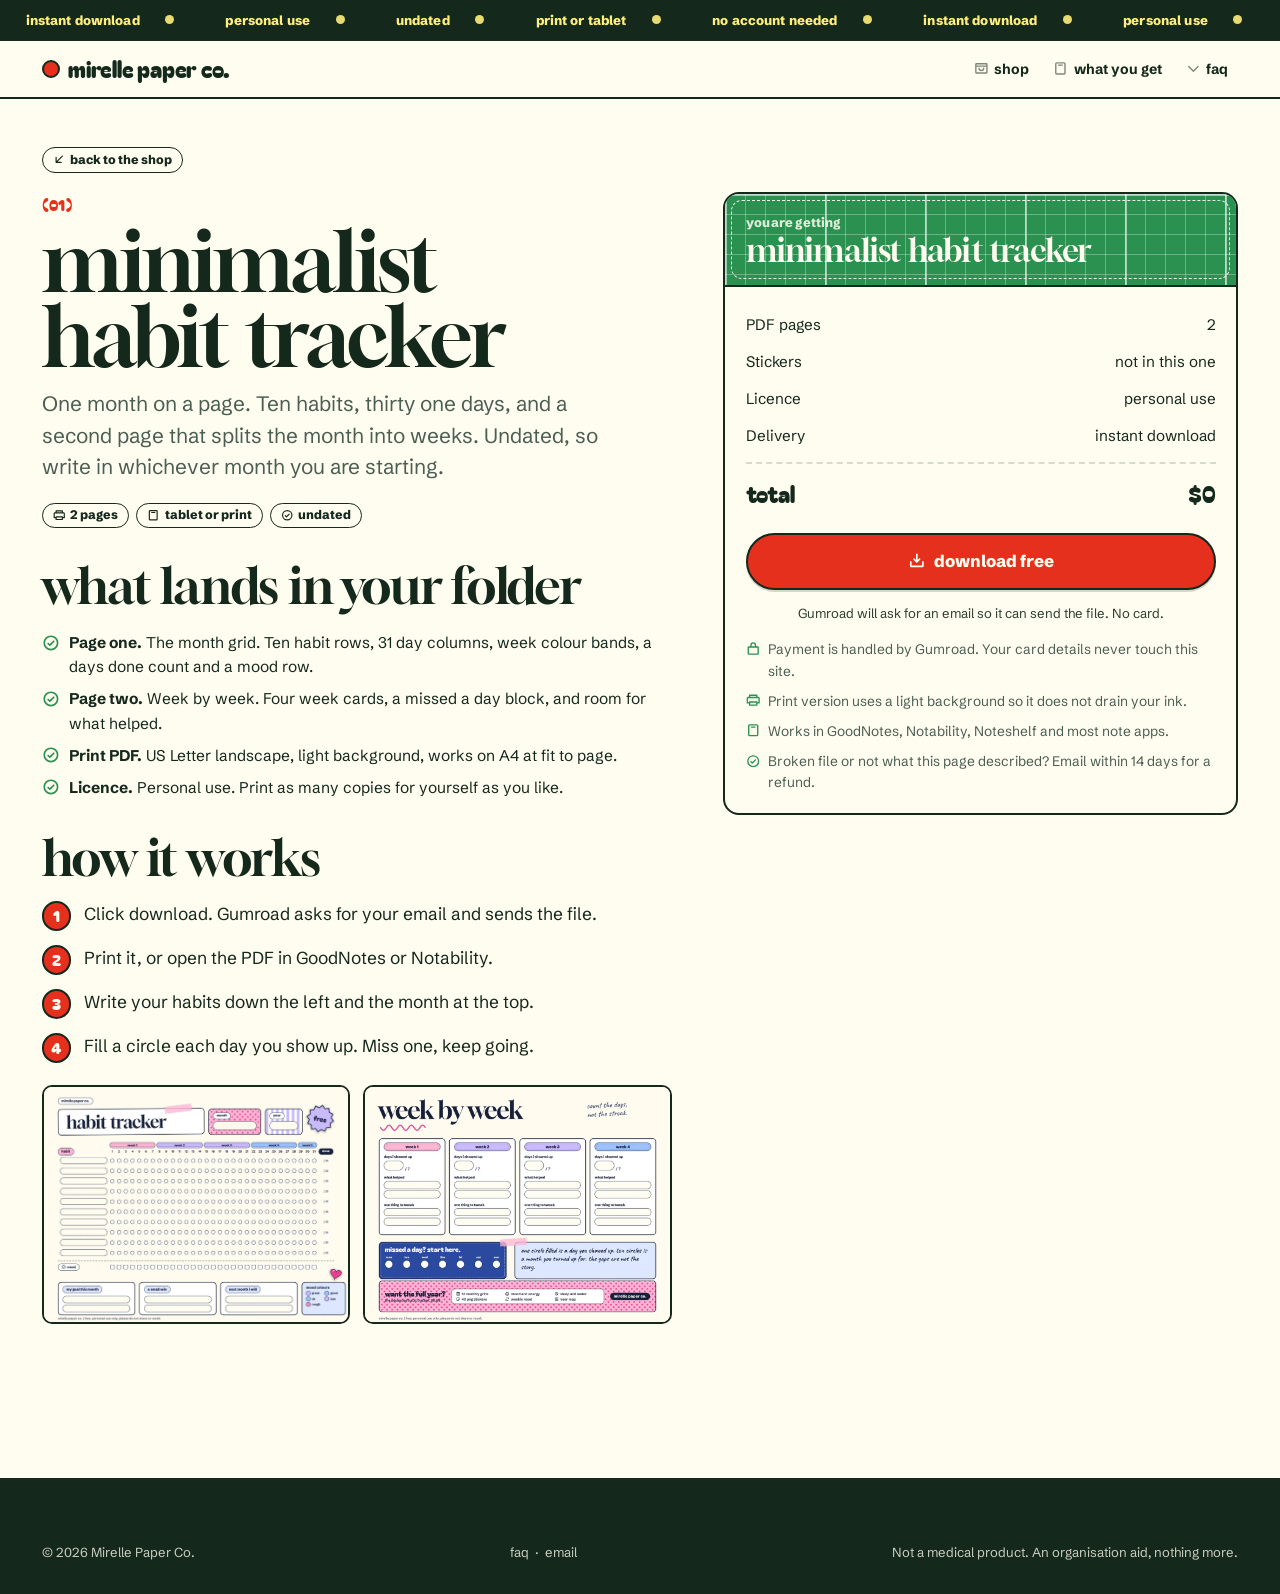
==== checkout.html @ 7b16d825 "Mirelle Paper Co. shop site Static HTML, CSS and vanilla JS. No framework, no build step, no CDN. Fo" ====
<!doctype html>
<html lang="en">
<head>
<meta charset="utf-8">
<meta name="viewport" content="width=device-width,initial-scale=1,viewport-fit=cover">
<title>Checkout | Mirelle Paper Co.</title>
<meta name="description" content="Download page for Mirelle Paper Co. planners. Instant download, personal use.">
<meta name="theme-color" content="#FFFDF0">
<meta name="robots" content="noindex">
<link rel="preload" href="fonts/gloock-400.woff2" as="font" type="font/woff2" crossorigin>
<link rel="stylesheet" href="css/style.css">
<link rel="icon" href="img/favicon.svg" type="image/svg+xml">
</head>
<body>
<a class="sr" href="#main">Skip to content</a>

<svg class="sr" aria-hidden="true"><defs>
<symbol id="i-bag" viewBox="0 0 256 256"><path fill="currentColor" d="M216,36H40A20,20,0,0,0,20,56V200a20,20,0,0,0,20,20H216a20,20,0,0,0,20-20V56A20,20,0,0,0,216,36Zm-4,24V76H44V60ZM44,196V100H212v96Zm136-72a52,52,0,0,1-104,0,12,12,0,0,1,24,0,28,28,0,0,0,56,0,12,12,0,0,1,24,0Z"/></symbol>
<symbol id="i-dl" viewBox="0 0 256 256"><path fill="currentColor" d="M228,144v64a12,12,0,0,1-12,12H40a12,12,0,0,1-12-12V144a12,12,0,0,1,24,0v52H204V144a12,12,0,0,1,24,0Zm-108.49,8.49a12,12,0,0,0,17,0l40-40a12,12,0,0,0-17-17L140,115V32a12,12,0,0,0-24,0v83L96.49,95.51a12,12,0,0,0-17,17Z"/></symbol>
<symbol id="i-lock" viewBox="0 0 256 256"><path fill="currentColor" d="M208,76H180V56A52,52,0,0,0,76,56V76H48A20,20,0,0,0,28,96V208a20,20,0,0,0,20,20H208a20,20,0,0,0,20-20V96A20,20,0,0,0,208,76ZM100,56a28,28,0,0,1,56,0V76H100ZM204,204H52V100H204Z"/></symbol>
<symbol id="i-tab" viewBox="0 0 256 256"><path fill="currentColor" d="M192,20H64A28,28,0,0,0,36,48V208a28,28,0,0,0,28,28H192a28,28,0,0,0,28-28V48A28,28,0,0,0,192,20Zm4,188a4,4,0,0,1-4,4H64a4,4,0,0,1-4-4V48a4,4,0,0,1,4-4H192a4,4,0,0,1,4,4ZM172,72a12,12,0,0,1-12,12H96a12,12,0,0,1,0-24h64A12,12,0,0,1,172,72Z"/></symbol>
<symbol id="i-print" viewBox="0 0 256 256"><path fill="currentColor" d="M214.67,68H204V40a12,12,0,0,0-12-12H64A12,12,0,0,0,52,40V68H41.33C25.16,68,12,80.56,12,96v80a12,12,0,0,0,12,12H52v28a12,12,0,0,0,12,12H192a12,12,0,0,0,12-12V188h28a12,12,0,0,0,12-12V96C244,80.56,230.84,68,214.67,68ZM76,52H180V68H76ZM180,204H76V172H180Zm40-40H204v-4a12,12,0,0,0-12-12H64a12,12,0,0,0-12,12v4H36V96c0-2.17,2.44-4,5.33-4H214.67c2.89,0,5.33,1.83,5.33,4Z"/></symbol>
<symbol id="i-check" viewBox="0 0 256 256"><path fill="currentColor" d="M176.49,95.51a12,12,0,0,1,0,17l-56,56a12,12,0,0,1-17,0l-24-24a12,12,0,1,1,17-17L112,143l47.51-47.52A12,12,0,0,1,176.49,95.51ZM236,128A108,108,0,1,1,128,20,108.12,108.12,0,0,1,236,128Zm-24,0a84,84,0,1,0-84,84A84.09,84.09,0,0,0,212,128Z"/></symbol>
<symbol id="i-caret" viewBox="0 0 256 256"><path fill="currentColor" d="M216.49,104.49l-80,80a12,12,0,0,1-17,0l-80-80a12,12,0,0,1,17-17L128,159l71.51-71.52a12,12,0,0,1,17,17Z"/></symbol>
<symbol id="i-arrow" viewBox="0 0 256 256"><path fill="currentColor" d="M204,64V168a12,12,0,0,1-24,0V93L72.49,200.49a12,12,0,0,1-17-17L163,76H88a12,12,0,0,1,0-24H192A12,12,0,0,1,204,64Z"/></symbol>
</defs></svg>

<div class="marq ink" aria-hidden="true"><div class="marq-t">
  <span>instant download</span><span>personal use</span><span>undated</span><span>print or tablet</span><span>no account needed</span>
  <span>instant download</span><span>personal use</span><span>undated</span><span>print or tablet</span><span>no account needed</span>
</div></div>

<header class="hdr">
  <div class="wrap hdr-in">
    <a class="brand" href="index.html"><span class="dot"></span>mirelle paper co.</a>
    <nav class="nav" id="nav">
      <a href="index.html#shop"><svg><use href="#i-bag"/></svg>shop</a>
      <a href="index.html#inside"><svg><use href="#i-tab"/></svg>what you get</a>
      <a href="index.html#faq"><svg><use href="#i-caret"/></svg>faq</a>
    </nav>
    <button class="burger" id="burger" aria-expanded="false" aria-controls="nav" aria-label="Menu"><i></i><i></i><i></i></button>
  </div>
</header>

<main id="main" class="sec" style="padding-top:clamp(1.6rem,4vw,3rem)">
  <div class="wrap">
    <a class="chip" href="index.html#shop" style="margin-bottom:1.2rem"><svg style="transform:rotate(180deg)"><use href="#i-arrow"/></svg>back to the shop</a>

    <div class="co">
      <!-- left -->
      <div>
        <span class="num" id="co-num">(01)</span>
        <h1 class="disp h-lg" id="co-title" style="margin:.3rem 0 0">loading</h1>
        <p class="lede" id="co-sub" style="margin-top:.9rem"></p>

        <div class="card-meta" id="co-chips" style="margin-top:1.1rem"></div>

        <h2 class="disp h-md" style="margin:2.2rem 0 .8rem">what lands in your folder</h2>
        <ul class="spec" id="co-spec"></ul>

        <h2 class="disp h-md" style="margin:2.2rem 0 .4rem">how it works</h2>
        <ol class="steps" id="co-steps"></ol>

        <div class="gallery" id="co-gallery"></div>
      </div>

      <!-- right rail -->
      <aside class="co-rail rv">
        <div class="top fab-mat stitch" style="color:var(--slip)">
          <div class="lbl" style="opacity:.85">you are getting</div>
          <div class="disp" id="rail-title" style="font-size:clamp(1.5rem,3vw,2rem);margin-top:.2rem">&nbsp;</div>
        </div>
        <div class="mid">
          <div class="co-line"><span id="rail-f1">PDF pack</span><span id="rail-v1">included</span></div>
          <div class="co-line"><span id="rail-f2">Sticker pngs</span><span id="rail-v2">included</span></div>
          <div class="co-line"><span>Licence</span><span>personal use</span></div>
          <div class="co-line"><span>Delivery</span><span>instant download</span></div>
          <div class="co-line tot"><span>total</span><span id="rail-price">$0</span></div>

          <a class="btn pri big" id="rail-cta" href="#" style="width:100%;justify-content:center;margin-top:1rem">
            <svg><use href="#i-dl"/></svg><span id="rail-cta-text">download</span>
          </a>
          <p class="fine" id="rail-note" style="text-align:center"></p>

          <div class="trust">
            <div><svg><use href="#i-lock"/></svg><span>Payment is handled by Gumroad. Your card details never touch this site.</span></div>
            <div><svg><use href="#i-print"/></svg><span>Print version uses a light background so it does not drain your ink.</span></div>
            <div><svg><use href="#i-tab"/></svg><span>Works in GoodNotes, Notability, Noteshelf and most note apps.</span></div>
            <div><svg><use href="#i-check"/></svg><span>Broken file or not what this page described? Email within 14 days for a refund.</span></div>
          </div>
        </div>
      </aside>
    </div>
  </div>
</main>

<footer class="ft" style="margin-top:clamp(2rem,5vw,4rem)">
  <div class="wrap">
    <div class="ft-bot" style="margin-top:0;border:0;padding-top:0">
      <span>&copy; <span id="yr">2026</span> Mirelle Paper Co.</span>
      <span><a href="index.html#faq">faq</a> &nbsp;·&nbsp; <a href="mailto:hello@mirellepaper.co">email</a></span>
      <span>Not a medical product. An organisation aid, nothing more.</span>
    </div>
  </div>
</footer>

<script>
/* ---------------------------------------------------------------
   PRODUCTS. Swap the `url` values for your real Gumroad links.
   Everything else on this page is driven by what is below.
----------------------------------------------------------------*/
var PRODUCTS = {
  'free-habit': {
    num: '(01)', title: 'minimalist habit tracker', price: '$0', priceLabel: 'free download',
    cta: 'download free', ctaIcon: 'i-dl',
    url: 'https://gumroad.com/l/REPLACE-FREE-HABIT',
    note: 'Gumroad will ask for an email so it can send the file. No card.',
    sub: 'One month on a page. Ten habits, thirty one days, and a second page that splits the month into weeks. Undated, so write in whichever month you are starting.',
    chips: [['i-print','2 pages'],['i-tab','tablet or print'],['i-check','undated']],
    rail: [['PDF pages','2'],['Stickers','not in this one']],
    spec: [
      ['Page one','The month grid. Ten habit rows, 31 day columns, week colour bands, a days done count and a mood row.'],
      ['Page two','Week by week. Four week cards, a missed a day block, and room for what helped.'],
      ['Print PDF','US Letter landscape, light background, works on A4 at fit to page.'],
      ['Licence','Personal use. Print as many copies for yourself as you like.']
    ],
    steps: [
      'Click download. Gumroad asks for your email and sends the file.',
      'Print it, or open the PDF in GoodNotes or Notability.',
      'Write your habits down the left and the month at the top.',
      'Fill a circle each day you show up. Miss one, keep going.'
    ],
    gallery: [['img/free-habit-1.webp','The month grid page'],['img/free-habit-2.webp','The week by week page']]
  },
  'bad-day': {
    num: '(02)', title: 'the bad day page', price: '$0', priceLabel: 'free download',
    cta: 'download free', ctaIcon: 'i-dl',
    url: 'https://gumroad.com/l/REPLACE-BAD-DAY',
    note: 'Gumroad will ask for an email so it can send the file. No card.',
    sub: 'For the day the whole system feels like too much. Three things, the two minute version of each habit, one thing to let go of, and a row that says start again here. Page two is the week that follows.',
    chips: [['i-print','2 pages'],['i-tab','tablet or print'],['i-check','undated']],
    rail: [['PDF pages','2'],['Stickers','not in this one']],
    spec: [
      ['Page one','Top three only, the two minute version of each habit, one thing to let go of, and a seven day start again row.'],
      ['Page two','The restart week. Seven day cards with one tiny thing each, plus what helped and what you are keeping.'],
      ['Print PDF','US Letter landscape on a light cream background, so it does not drain your ink.'],
      ['Licence','Personal use. Print it as often as you need to.']
    ],
    steps: [
      'Click download. Gumroad asks for your email and sends the file.',
      'Print it, or open the PDF in GoodNotes or Notability.',
      'Fill in three things. If three is too many, do the first one and stop.',
      'When you are ready, page two gives the week a plan.'
    ],
    gallery: [['img/free-badday-1.webp','The bad day page'],['img/free-badday-2.webp','The restart week']]
  },
  'weekly': {
    num: '(04)', title: 'pastel weekly planner', price: '$9.99', priceLabel: 'when it lands',
    cta: 'not out yet', ctaIcon: 'i-arrow',
    url: '#',
    note: 'Still being drawn. Seven of the thirty two pages are done and shown here.',
    sub: 'Three ways to plan a week, because a steady week, a packed week and a week you have nothing left for should not share a page. Undated, with eight tappable sections down the left edge of every page.',
    chips: [['i-print','32 pages'],['i-tab','8 tappable sections'],['i-check','undated']],
    rail: [['PDF pack','3 versions'],['Sticker pngs','40 files']],
    spec: [
      ['Three weekly layouts','Classic seven columns, hour by hour for a packed week, and the quiet week for one thing a day.'],
      ['Both week starts','Monday and Sunday versions of every weekly layout.'],
      ['Year at a glance','Twelve mini months, undated, each one its own fabric.'],
      ['Month spread','A write-in month name, a seven by five grid, and panels for what you want, your bills and the one big thing.'],
      ['Life pages','One big day, brain dump, meals and grocery, spending and bills, cleaning reset and self care.'],
      ['Notes','Dot grid, lined, grid, cornell and blank.'],
      ['Tappable index','Twelve fabric tiles that jump straight to the page you want.']
    ],
    steps: [
      'Not on sale yet. This page is here so you can see what is coming.',
      'Leave your email on the home page and I will tell you the day it lands.',
      'It will arrive as a zip with print, tablet and link free versions.',
      'Undated, so whenever you start is the right time.'
    ],
    gallery: [['img/paid-weekly-cover.webp','The cover'],['img/paid-weekly-index.webp','The tappable index'],['img/paid-weekly-week.webp','The classic week'],['img/paid-weekly-quiet.webp','The quiet week']]
  },
  'adv-habit': {
    num: '(03)', title: 'advanced habit tracker', price: '$5.99', priceLabel: 'one payment',
    cta: 'buy on gumroad', ctaIcon: 'i-bag',
    url: 'https://gumroad.com/l/REPLACE-ADV-HABIT',
    note: 'You leave for Gumroad to pay, then the files are yours straight away.',
    sub: 'A whole year of habits in one file. Twelve monthly grids, each on its own fabric, plus mood, energy, sleep and water, a weekly reset, a year map and a sticker book.',
    chips: [['i-print','about 25 pages'],['i-tab','tappable tabs'],['i-check','undated']],
    rail: [['PDF pack','3 versions'],['Sticker pngs','40 files']],
    spec: [
      ['12 monthly grids','Ten habits across 31 days. Each month has its own fabric tab. Short months hatch out the days that do not exist.'],
      ['Mood, energy, sleep, water','Four extra rows under the habits on every month page.'],
      ['Habit lineup','Your cue, your two minute version, your reward, and the bad day minimum.'],
      ['Weekly reset','Seven day cards, wins, what got in the way, next week.'],
      ['Year map','365 dots. Colour one for every day you showed up.'],
      ['Sticker book plus 40 pngs','Transparent files you drop into GoodNotes, and 12 fabric washi strips.'],
      ['Three PDF versions','Print, tablet with tappable tabs, and a link free one.']
    ],
    steps: [
      'Buy on Gumroad. Card or PayPal, no account needed.',
      'Download the zip the moment you pay.',
      'Open the tablet PDF in your note app, or print the print version.',
      'Tap a fabric tab to jump to any month, or write your habits and start.'
    ],
    gallery: [['img/paid-habit-cover.webp','The cover'],['img/paid-habit-jan.webp','A month page'],['img/paid-habit-start.webp','The start here page'],['img/paid-habit-stickers.webp','The sticker book']]
  }
};

(function () {
  var id = new URLSearchParams(location.search).get('p') || 'free-habit';
  var p = PRODUCTS[id] || PRODUCTS['free-habit'];
  var $ = function (s) { return document.getElementById(s); };

  document.title = p.title.replace(/(^|\s)\S/g, function (c) { return c.toUpperCase(); }) + ' | Mirelle Paper Co.';
  $('co-num').textContent = p.num;
  $('co-title').textContent = p.title;
  $('co-sub').textContent = p.sub;
  $('rail-title').textContent = p.title;
  $('rail-price').textContent = p.price;
  $('rail-cta').href = p.url;
  $('rail-cta').rel = 'noopener';
  $('rail-cta-text').textContent = p.cta;
  $('rail-cta').querySelector('use').setAttribute('href', '#' + p.ctaIcon);
  $('rail-note').textContent = p.note;
  $('rail-f1').textContent = p.rail[0][0]; $('rail-v1').textContent = p.rail[0][1];
  $('rail-f2').textContent = p.rail[1][0]; $('rail-v2').textContent = p.rail[1][1];

  $('co-chips').innerHTML = p.chips.map(function (c) {
    return '<span class="chip"><svg><use href="#' + c[0] + '"/></svg>' + c[1] + '</span>';
  }).join('');

  $('co-spec').innerHTML = p.spec.map(function (s) {
    return '<li><svg><use href="#i-check"/></svg><span><b>' + s[0] + '.</b> ' + s[1] + '</span></li>';
  }).join('');

  $('co-steps').innerHTML = p.steps.map(function (s) { return '<li><span>' + s + '</span></li>'; }).join('');

  $('co-gallery').innerHTML = p.gallery.map(function (g) {
    return '<img src="' + g[0] + '" alt="' + g[1] + '" loading="lazy">';
  }).join('');

  if (p.url === '#') {
    $('rail-cta').classList.remove('pri');
    $('rail-cta').classList.add('gh');
    $('rail-cta').setAttribute('aria-disabled', 'true');
  }
  if (p.url === '#' || p.url.indexOf('REPLACE') > -1) {
    $('rail-cta').addEventListener('click', function (e) {
      e.preventDefault();
      $('rail-note').textContent = p.url === '#' ? 'Not on sale yet. Leave your email on the home page and I will tell you when it lands.' : 'This button is not wired up yet. Put your Gumroad link in checkout.html and it will work.';
    });
  }
})();
</script>
<script src="js/app.js" defer></script>
</body>
</html>
---- css/style.css ----
/* Mirelle Paper Co. — Tomato & Mat
   Hand built. No framework, no CDN, no tracking. */

/* ---------- fonts ---------- */
@font-face{font-family:Gloock;src:url(../fonts/gloock-400.woff2) format('woff2');font-weight:400;font-display:swap}
@font-face{font-family:Bagel;src:url(../fonts/bagel-400.woff2) format('woff2');font-weight:400;font-display:swap}
@font-face{font-family:Caveat;src:url(../fonts/caveat-600.woff2) format('woff2');font-weight:600;font-display:swap}
@font-face{font-family:Schib;src:url(../fonts/schib-400.woff2) format('woff2');font-weight:400;font-display:swap}
@font-face{font-family:Schib;src:url(../fonts/schib-500.woff2) format('woff2');font-weight:500;font-display:swap}
@font-face{font-family:Schib;src:url(../fonts/schib-600.woff2) format('woff2');font-weight:600;font-display:swap}
@font-face{font-family:Schib;src:url(../fonts/schib-700.woff2) format('woff2');font-weight:700;font-display:swap}
@font-face{font-family:Schib;src:url(../fonts/schib-800.woff2) format('woff2');font-weight:800;font-display:swap}

/* ---------- tokens ---------- */
:root{
  --ink:#14281C; --mute:#4B5E52; --slip:#FFFDF0; --paper:#F8F1AE; --butter:#FFEE7A;
  --tomato:#E5301D; --tomato-d:#A8231A; --mat:#2A9150; --matd:#176638; --olive:#223A28;
  --orange:#FF8A1F; --lime:#D8F53A; --pink:#FFB6D5; --lilac:#CBBBFF; --sky:#9EC1FF; --denim:#3D63C4; --sun:#FFD43B;
  --line:rgba(20,40,28,.16);
  --r-pill:999px; --r-card:16px; --r-tag:8px;
  --gut:clamp(1.15rem,4vw,2.6rem);
  --max:1320px;
  --ease:cubic-bezier(.16,1,.3,1);
}

*,*::before,*::after{box-sizing:border-box}
html{-webkit-text-size-adjust:100%;scroll-behavior:smooth}
body{
  margin:0;background:var(--slip);color:var(--ink);
  font:400 clamp(1rem,.96rem + .2vw,1.085rem)/1.55 Schib,system-ui,sans-serif;
  -webkit-font-smoothing:antialiased;overflow-x:hidden;
}
img{max-width:100%;height:auto;display:block}
a{color:inherit;text-decoration:none}
button{font:inherit;color:inherit;border:0;background:none;cursor:pointer}
::selection{background:var(--tomato);color:var(--slip)}
:focus-visible{outline:3px solid var(--tomato);outline-offset:3px;border-radius:4px}
.sr{position:absolute;width:1px;height:1px;overflow:hidden;clip:rect(0 0 0 0);white-space:nowrap}

/* custom scrollbar, part of the design not a browser default */
@supports (scrollbar-color: red blue){html{scrollbar-color:var(--mat) var(--paper);scrollbar-width:auto}}

.wrap{width:min(100% - var(--gut)*2,var(--max));margin-inline:auto}

/* ---------- type ---------- */
.disp{font-family:Gloock,Georgia,serif;font-weight:400;text-transform:lowercase;letter-spacing:-.025em;line-height:.92;text-wrap:balance}
.h-xl{font-size:clamp(2.85rem,10.2vw,7.4rem)}
.h-lg{font-size:clamp(2.4rem,7vw,5.1rem)}
.h-md{font-size:clamp(1.9rem,4.2vw,3.1rem)}
.hand{font-family:Caveat,cursive;font-weight:600;line-height:1.15}
.bagel{font-family:Bagel,sans-serif;font-weight:400;text-transform:lowercase;letter-spacing:-.01em}
.lbl{font-family:Schib;font-weight:800;text-transform:lowercase;letter-spacing:-.005em;font-size:.8rem}
.lede{font-size:clamp(1.05rem,.95rem + .55vw,1.3rem);line-height:1.5;max-width:46ch;color:var(--mute)}
.mark{background:var(--butter);border-radius:var(--r-tag);padding:0 .14em .06em;box-decoration-break:clone;-webkit-box-decoration-break:clone}
.mark.p{background:var(--pink)} .mark.l{background:var(--lilac)} .mark.g{background:var(--lime)}

/* ---------- chips, pills, buttons ---------- */
.chip{display:inline-flex;align-items:center;gap:.4em;background:var(--slip);border:1.6px solid var(--ink);
  border-radius:var(--r-pill);padding:.3em .8em .38em;font:800 .78rem Schib;text-transform:lowercase;white-space:nowrap}
.chip svg{width:1em;height:1em;flex:none}
.chip.t{background:var(--tomato);color:var(--slip)} .chip.b{background:var(--butter)}
.chip.k{background:var(--pink)} .chip.v{background:var(--lilac)} .chip.m{background:var(--mat);color:var(--slip)}

.btn{display:inline-flex;align-items:center;gap:.5em;border:2px solid var(--ink);border-radius:var(--r-pill);
  padding:.78em 1.5em .85em;font:800 .95rem Schib;text-transform:lowercase;
  background:var(--slip);transition:transform .18s var(--ease),background .18s,color .18s,box-shadow .18s var(--ease);
  box-shadow:0 2px 0 rgba(20,40,28,.18)}
.btn svg{width:1.05em;height:1.05em;flex:none}
.btn:hover{transform:translateY(-2px);box-shadow:0 6px 14px -4px rgba(20,40,28,.38)}
.btn:active{transform:translateY(0);box-shadow:0 1px 0 rgba(20,40,28,.2)}
.btn.pri{background:var(--tomato);color:var(--slip);border-color:var(--ink)}
.btn.pri:hover{background:var(--tomato-d)}
.btn.gh{background:transparent}
.btn.big{padding:.95em 1.9em 1.02em;font-size:1.05rem}

/* ---------- fabric patterns ---------- */
.fab{background-color:var(--slip)}
.fab-gingham{background-color:#fff;background-image:linear-gradient(90deg,rgba(229,48,29,.55) 50%,transparent 50%),linear-gradient(rgba(229,48,29,.55) 50%,transparent 50%);background-size:13px 13px}
.fab-ginghaml{background-color:#fff;background-image:linear-gradient(90deg,rgba(150,120,255,.5) 50%,transparent 50%),linear-gradient(rgba(150,120,255,.5) 50%,transparent 50%);background-size:13px 13px}
.fab-mat{background-color:#2A9150;background-image:
  linear-gradient(rgba(255,255,255,.3) 1px,transparent 1px),linear-gradient(90deg,rgba(255,255,255,.3) 1px,transparent 1px),
  linear-gradient(rgba(255,255,255,.55) 1.6px,transparent 1.6px),linear-gradient(90deg,rgba(255,255,255,.55) 1.6px,transparent 1.6px);
  background-size:20px 20px,20px 20px,100px 100px,100px 100px}
.fab-dotspink{background-color:#FFB6D5;background-image:radial-gradient(circle,#E5301D 24%,transparent 26%),radial-gradient(circle,#E5301D 24%,transparent 26%);background-size:18px 18px;background-position:0 0,9px 9px}
.fab-dotsbutter{background-color:#FFD43B;background-image:radial-gradient(circle,#FFFDF0 24%,transparent 26%),radial-gradient(circle,#FFFDF0 24%,transparent 26%);background-size:18px 18px;background-position:0 0,9px 9px}
.fab-stripe{background:repeating-linear-gradient(90deg,#CBBBFF 0 9px,#FFFDF0 9px 18px)}
.fab-awning{background:repeating-linear-gradient(90deg,#FF8A1F 0 10px,#FFFDF0 10px 20px)}
.fab-candy{background:repeating-linear-gradient(45deg,#E5301D 0 9px,#FFFDF0 9px 18px)}
.fab-denim{background-color:#3D63C4;background-image:repeating-linear-gradient(45deg,rgba(255,255,255,.16) 0 1px,transparent 1px 3px),repeating-linear-gradient(-45deg,rgba(10,20,80,.16) 0 1px,transparent 1px 3px)}
.fab-checker{background:conic-gradient(#D8F53A 25%,#FFFDF0 0 50%,#D8F53A 0 75%,#FFFDF0 0) 0 0/22px 22px}
.fab-plaid{background-color:#223A28;background-image:
  linear-gradient(90deg,rgba(255,182,213,.55) 0 6px,transparent 6px 40px),linear-gradient(rgba(255,182,213,.55) 0 6px,transparent 6px 40px),
  linear-gradient(90deg,rgba(255,214,70,.4) 0 2px,transparent 2px 20px),linear-gradient(rgba(255,214,70,.4) 0 2px,transparent 2px 20px)}
.fab-dotstom{background-color:#E5301D;background-image:radial-gradient(circle,#FFF6D6 24%,transparent 26%),radial-gradient(circle,#FFF6D6 24%,transparent 26%);background-size:18px 18px;background-position:0 0,9px 9px}

/* stitched edge, from the planner */
.stitch{position:relative}
.stitch::after{content:"";position:absolute;inset:6px;border:1.6px dashed rgba(255,255,255,.9);border-radius:calc(var(--r-card) - 5px);pointer-events:none}
.stitch.dk::after{border-color:rgba(20,40,28,.5)}

/* tape */
.tape{position:absolute;width:120px;height:30px;background:rgba(255,182,213,.8);z-index:3;
  clip-path:polygon(0 8%,4% 0,8% 10%,12% 0,100% 0,96% 18%,100% 38%,96% 60%,100% 82%,96% 100%,12% 100%,8% 88%,4% 100%,0 92%,3% 70%,0 48%,3% 28%)}
.tape.y{background:rgba(255,214,70,.92)} .tape.g{background:rgba(158,226,170,.9)} .tape.l{background:rgba(203,187,255,.9)}

/* ---------- announcement + marquee ---------- */
.marq{overflow:hidden;border-block:2px solid var(--ink);background:var(--tomato);color:var(--slip)}
.marq-t{display:flex;width:max-content;animation:slide 34s linear infinite;will-change:transform}
.marq.alt{background:var(--mat)}
.marq.ink{background:var(--ink);color:var(--butter)}
.marq-t>span{display:flex;align-items:center;gap:1.6rem;padding:.62rem 1.6rem .7rem;
  font:800 .82rem Schib;text-transform:lowercase;letter-spacing:.01em;white-space:nowrap}
.marq-t>span::after{content:"";width:9px;height:9px;border-radius:50%;background:currentColor;flex:none;opacity:.9}
.marq:hover .marq-t{animation-play-state:paused}
@keyframes slide{to{transform:translate3d(-50%,0,0)}}

/* ---------- header ---------- */
.hdr{position:sticky;top:0;z-index:40;background:var(--slip);border-bottom:2px solid var(--ink)}
.hdr-in{display:flex;align-items:center;gap:1rem;padding-block:.7rem}
.brand{font-family:Bagel;font-size:clamp(1.05rem,2.4vw,1.35rem);text-transform:lowercase;letter-spacing:-.01em;margin-right:auto;display:flex;align-items:center;gap:.5rem}
.brand .dot{width:.85em;height:.85em;border-radius:50%;background:var(--tomato);border:2px solid var(--ink);flex:none;transition:transform .3s var(--ease)}
.brand:hover .dot{transform:rotate(90deg) scale(1.15)}
.nav{display:flex;align-items:center;gap:.25rem}
.nav a{display:inline-flex;align-items:center;gap:.4em;padding:.45em .72em .52em;border-radius:var(--r-pill);
  font:700 .88rem Schib;text-transform:lowercase;transition:background .18s,color .18s}
.nav a svg{width:1.05em;height:1.05em;opacity:.55;transition:opacity .18s}
.nav a:hover{background:var(--butter)} .nav a:hover svg{opacity:1}
.nav a[aria-current=page]{background:var(--ink);color:var(--slip)}
.nav a[aria-current=page] svg{opacity:1}
.hdr .btn{padding:.55em 1.05em .62em;font-size:.85rem}
.burger{display:none;width:44px;height:38px;border:2px solid var(--ink);border-radius:var(--r-pill);align-items:center;justify-content:center;gap:3px;flex-direction:column}
.burger i{display:block;width:17px;height:2.4px;background:var(--ink);border-radius:2px;transition:transform .25s var(--ease),opacity .2s}
.burger[aria-expanded=true] i:nth-child(1){transform:translateY(5.4px) rotate(45deg)}
.burger[aria-expanded=true] i:nth-child(2){opacity:0}
.burger[aria-expanded=true] i:nth-child(3){transform:translateY(-5.4px) rotate(-45deg)}

/* ---------- hero ---------- */
.hero{position:relative;padding-block:clamp(2.2rem,5vw,4rem) clamp(2.6rem,6vw,5rem);overflow:hidden}
.hero-grid{display:grid;grid-template-columns:1.05fr .95fr;gap:clamp(1.5rem,4vw,3.5rem);align-items:center}
.hero h1{margin:.1em 0 0}
.hero .lede{margin-top:1.3rem}
.hero-cta{display:flex;flex-wrap:wrap;gap:.7rem;margin-top:1.7rem}
.hero-note{display:flex;align-items:center;gap:.5rem;margin-top:1.1rem;font:600 .86rem Schib;color:var(--mute)}
.hero-note svg{width:1.05em;height:1.05em;flex:none}
.hero-art{position:relative;aspect-ratio:1/.92}
.hero-card{position:absolute;inset:6% 4% 8% 6%;border:2.5px solid var(--ink);border-radius:var(--r-card);overflow:hidden;
  box-shadow:0 22px 42px -22px rgba(20,40,28,.55);transform:rotate(-1.6deg);background:var(--slip)}
.hero-card img{width:100%;height:100%;object-fit:cover}
.hero-card2{position:absolute;width:40%;right:-1%;bottom:0;border:2.5px solid var(--ink);border-radius:12px;overflow:hidden;
  box-shadow:0 16px 30px -16px rgba(20,40,28,.6);transform:rotate(4deg);background:var(--slip);z-index:4}
.float{position:absolute;z-index:5;filter:drop-shadow(0 3px 4px rgba(40,35,0,.3));pointer-events:none}
.float svg{display:block}

/* bracket lockup, switchblade style */
.lock{display:flex;flex-wrap:wrap;align-items:center;gap:.55rem;font:800 .78rem Schib;text-transform:lowercase;color:var(--mute)}
.lock b{font-weight:800;color:var(--ink)}
.lock .br{color:var(--tomato)}

/* ---------- section furniture ---------- */
.sec{padding-block:clamp(3rem,7vw,6.5rem);position:relative}
.sec.paper{background:var(--paper);border-block:2px solid var(--ink)}
.sec.mat{background:var(--matd);color:var(--slip);border-block:2px solid var(--ink)}
.sec.mat .lede,.sec.ink .lede{color:rgba(255,253,240,.92)}
.sec.ink{background:var(--ink);color:var(--slip)}
.sec-head{display:flex;flex-wrap:wrap;align-items:flex-end;justify-content:space-between;gap:1.2rem;margin-bottom:clamp(1.6rem,3.4vw,2.8rem)}
.sec-head p{margin:.7rem 0 0}
.num{font-family:Bagel;color:var(--tomato);font-size:.95rem;letter-spacing:.02em}
.sec.mat .num{color:var(--butter)}

/* ---------- product index ---------- */
.prods{display:grid;grid-template-columns:repeat(2,1fr);gap:clamp(1rem,2.4vw,1.8rem)}
.card{position:relative;display:flex;flex-direction:column;background:var(--slip);border:2.5px solid var(--ink);
  border-radius:var(--r-card);overflow:hidden;transition:transform .3s var(--ease),box-shadow .3s var(--ease)}
.card:hover{transform:translateY(-5px);box-shadow:0 20px 34px -20px rgba(20,40,28,.55)}
.card-top{position:relative;padding:clamp(.9rem,2vw,1.4rem);border-bottom:2.5px solid var(--ink);overflow:hidden}
.card-top img{border:2px solid var(--ink);border-radius:9px;box-shadow:0 10px 18px -12px rgba(20,40,28,.6);
  transition:transform .4s var(--ease)}
.card:hover .card-top img{transform:scale(1.025) rotate(-.6deg)}
.card-body{padding:clamp(1rem,2vw,1.4rem);display:flex;flex-direction:column;gap:.6rem;flex:1}
.card-body h3{margin:0;font-size:clamp(1.45rem,2.6vw,2rem)}
.card-meta{display:flex;flex-wrap:wrap;align-items:center;gap:.45rem}
.card p{margin:0;color:var(--mute);font-size:.95rem;line-height:1.5}
.card-foot{display:flex;align-items:center;justify-content:space-between;gap:.8rem;margin-top:auto;padding-top:.9rem}
.price{font-family:Bagel;font-size:clamp(1.3rem,2.6vw,1.75rem)}
.price small{font-family:Schib;font-weight:700;font-size:.72rem;text-transform:lowercase;color:var(--mute);display:block;margin-top:.1rem}
.badge{position:absolute;top:.8rem;right:.8rem;z-index:4}
.card.soon{opacity:1}
.card.soon .card-top{background:var(--paper)}
.ph{display:grid;place-items:center;aspect-ratio:1.3/1;border:2px dashed rgba(20,40,28,.4);border-radius:9px;background:
  repeating-linear-gradient(45deg,rgba(20,40,28,.07) 0 6px,transparent 6px 14px)}
.ph span{font-family:Caveat;font-size:1.5rem}

/* ---------- numbered pillars ---------- */
.pills{display:grid;grid-template-columns:repeat(4,1fr);gap:clamp(.9rem,2vw,1.5rem);counter-reset:p}
.pill-i{position:relative;padding:1.3rem 1.2rem 1.4rem;border-top:2.5px solid currentColor}
.pill-i .n{font-family:Bagel;font-size:.95rem;color:var(--tomato);display:block;margin-bottom:.7rem}
.sec.mat .pill-i .n{color:var(--butter)}
.pill-i h3{margin:0 0 .45rem;font-size:clamp(1.15rem,2vw,1.4rem);font-family:Schib;font-weight:800;text-transform:lowercase;letter-spacing:-.01em}
.pill-i p{margin:0;font-size:.93rem;line-height:1.5;opacity:.92}

/* ---------- feature block ---------- */
.feat{display:grid;grid-template-columns:1.02fr .98fr;gap:clamp(1.4rem,4vw,3.4rem);align-items:center}
.feat-art{position:relative}
.feat-art img{border:2.5px solid var(--ink);border-radius:12px;box-shadow:0 20px 38px -22px rgba(20,40,28,.6)}
.feat-art .s2{position:absolute;width:52%;right:-4%;bottom:-11%;z-index:3;transform:rotate(3deg)}
.spec{display:grid;gap:.5rem;margin:1.4rem 0 0;padding:0;list-style:none}
.spec li{display:flex;gap:.6rem;align-items:flex-start;font-size:.97rem}
.spec svg{width:1.15em;height:1.15em;flex:none;margin-top:.17em;color:var(--mat)}
.sec.mat .spec svg,.sec.ink .spec svg{color:var(--lime)}

/* fabric swatch strip */
.swatches{display:grid;grid-template-columns:repeat(12,1fr);gap:.4rem;margin-top:1.6rem}
.sw{aspect-ratio:1/1.45;border:1.8px solid var(--ink);border-radius:7px;transition:transform .25s var(--ease)}
.sw:hover{transform:translateY(-6px) rotate(-3deg)}

/* ---------- faq ---------- */
.faq{max-width:50rem}
.faq-wrap{display:grid;grid-template-columns:minmax(0,50rem) 1fr;gap:2rem;align-items:start}
.faq-aside{position:relative;padding-top:1.5rem;display:grid;justify-items:center;gap:1rem;text-align:center}
@media (max-width:1000px){.faq-wrap{grid-template-columns:1fr}.faq-aside{display:none}}
.faq details{border-top:2px solid var(--line);padding:.2rem 0}
.faq details:last-of-type{border-bottom:2px solid var(--line)}
.faq summary{display:flex;align-items:center;justify-content:space-between;gap:1rem;cursor:pointer;list-style:none;
  padding:1.05rem 0;font:800 clamp(1rem,1.8vw,1.15rem) Schib;text-transform:lowercase}
.faq summary::-webkit-details-marker{display:none}
.faq summary svg{width:1.1em;height:1.1em;flex:none;transition:transform .3s var(--ease);color:var(--tomato)}
.faq details[open] summary svg{transform:rotate(180deg)}
.faq .ans{padding-bottom:1.1rem;color:var(--mute);max-width:60ch;font-size:.98rem}
.faq .ans p{margin:0 0 .6rem}
.faq .ans p:last-child{margin:0}

/* ---------- band / newsletter ---------- */
.band::before{content:'';position:absolute;inset:0;background:rgba(14,40,24,.5);pointer-events:none}
.band{border:2.5px solid var(--ink);border-radius:var(--r-card);padding:clamp(1.5rem,4vw,3rem);position:relative;overflow:hidden}
.band .inner{position:relative;z-index:2;max-width:38rem}
form.sub{display:flex;flex-wrap:wrap;gap:.6rem;margin-top:1.3rem}
form.sub input{flex:1 1 15rem;min-width:0;border:2px solid var(--ink);border-radius:var(--r-pill);
  padding:.78em 1.2em .85em;font:500 1rem Schib;background:var(--slip);color:var(--ink)}
form.sub input::placeholder{color:#7B8C80}
form.sub input:focus{outline:3px solid var(--tomato);outline-offset:2px}
.fine{font-size:.82rem;margin-top:.8rem;opacity:.9}

/* ---------- footer ---------- */
.ft{background:var(--ink);color:var(--slip);padding-block:clamp(2.6rem,5vw,4rem) 2rem}
.ft a:hover{color:var(--butter)}
.ft-grid{display:grid;grid-template-columns:1.4fr repeat(3,1fr);gap:clamp(1.4rem,3vw,2.5rem)}
.ft h4{font:800 .8rem Schib;text-transform:lowercase;letter-spacing:.04em;margin:0 0 .9rem;color:var(--butter)}
.ft ul{list-style:none;margin:0;padding:0;display:grid;gap:.55rem;font-size:.94rem}
.ft-bot{display:flex;flex-wrap:wrap;gap:1rem;justify-content:space-between;align-items:center;
  margin-top:clamp(2rem,4vw,3rem);padding-top:1.3rem;border-top:2px solid rgba(255,253,240,.22);font-size:.82rem;opacity:.78}
.stamp{display:grid;place-items:center;width:104px;height:104px;border-radius:50%;background:var(--tomato);
  border:2.5px solid var(--slip);text-align:center;font:800 .68rem/1.25 Schib;text-transform:lowercase;transform:rotate(-8deg)}

/* ---------- checkout page ---------- */
.co{display:grid;grid-template-columns:1.1fr .9fr;gap:clamp(1.6rem,4vw,3.5rem);align-items:start}
.co-rail{position:sticky;top:5.6rem;border:2.5px solid var(--ink);border-radius:var(--r-card);background:var(--slip);overflow:hidden}
.co-rail .top{padding:1.2rem 1.3rem;border-bottom:2.5px solid var(--ink)}
.co-rail .mid{padding:1.2rem 1.3rem}
.co-line{display:flex;justify-content:space-between;gap:1rem;padding:.42rem 0;font-size:.95rem}
.co-line.tot{border-top:2px dashed var(--line);margin-top:.5rem;padding-top:.8rem;font-family:Bagel;font-size:1.35rem}
.gallery{display:grid;grid-template-columns:repeat(2,1fr);gap:.8rem;margin-top:1.4rem}
.gallery img{border:2px solid var(--ink);border-radius:10px}
.trust{display:grid;gap:.55rem;margin-top:1rem;font-size:.86rem;color:var(--mute)}
.trust div{display:flex;gap:.5rem;align-items:flex-start}
.trust svg{width:1.05em;height:1.05em;flex:none;margin-top:.18em;color:var(--mat)}
.steps{counter-reset:s;display:grid;gap:.9rem;margin:1.3rem 0 0;padding:0;list-style:none}
.steps li{display:flex;gap:.8rem;align-items:flex-start}
.steps li::before{counter-increment:s;content:counter(s);font-family:Bagel;font-size:.95rem;
  width:1.85rem;height:1.85rem;border-radius:50%;background:var(--tomato);color:var(--slip);
  display:grid;place-items:center;flex:none;border:2px solid var(--ink)}

/* ---------- reveal ---------- */
.rv{opacity:0;transform:translate3d(0,22px,0)}
.rv.in{opacity:1;transform:none;transition:opacity .75s var(--ease),transform .75s var(--ease)}
.rv.d1.in{transition-delay:.07s} .rv.d2.in{transition-delay:.14s} .rv.d3.in{transition-delay:.21s}

/* drifting stickers */
@keyframes bob{50%{transform:translate3d(0,-9px,0) rotate(var(--rot,0deg))}}
.float{animation:bob 5.5s ease-in-out infinite;transform:rotate(var(--rot,0deg))}
.float:nth-of-type(2){animation-duration:6.6s;animation-delay:-1.4s}
.float:nth-of-type(3){animation-duration:7.4s;animation-delay:-2.6s}
.float:nth-of-type(4){animation-duration:6.1s;animation-delay:-3.4s}

/* ---------- responsive ---------- */
@media (max-width:1000px){
  .hero-grid{grid-template-columns:1fr;gap:2.2rem}
  .hero-art{max-width:30rem;width:100%;margin-inline:auto;aspect-ratio:1/.9}
  .feat{grid-template-columns:1fr;gap:2.4rem}
  .feat-art{max-width:32rem}
  .pills{grid-template-columns:repeat(2,1fr)}
  .co{grid-template-columns:1fr}
  .co-rail{position:static}
  .ft-grid{grid-template-columns:1fr 1fr}
  .swatches{grid-template-columns:repeat(6,1fr)}
}
@media (max-width:760px){
  .nav{position:fixed;inset:auto 0 0;top:var(--hdr-h,64px);background:var(--slip);border-bottom:2px solid var(--ink);
    flex-direction:column;align-items:stretch;gap:0;padding:.6rem var(--gut) 1.1rem;
    transform:translate3d(0,-110%,0);transition:transform .34s var(--ease);z-index:-1}
  .nav.open{transform:none}
  .nav a{padding:.85em .8em;font-size:1.05rem;border-radius:12px}
  .burger{display:flex}
  .hdr .btn.hide-sm{display:none}
  .prods{grid-template-columns:1fr}
  .card-foot{flex-wrap:wrap}
  .feat-art .s2{width:46%;right:-2%;bottom:-8%}
}
@media (max-width:480px){
  .pills{grid-template-columns:1fr}
  .ft-grid{grid-template-columns:1fr}
  .gallery{grid-template-columns:1fr}
}

@media (prefers-reduced-motion:reduce){
  html{scroll-behavior:auto}
  *,*::before,*::after{animation-duration:.001ms!important;animation-iteration-count:1!important;transition-duration:.001ms!important}
  .rv{opacity:1;transform:none}
}
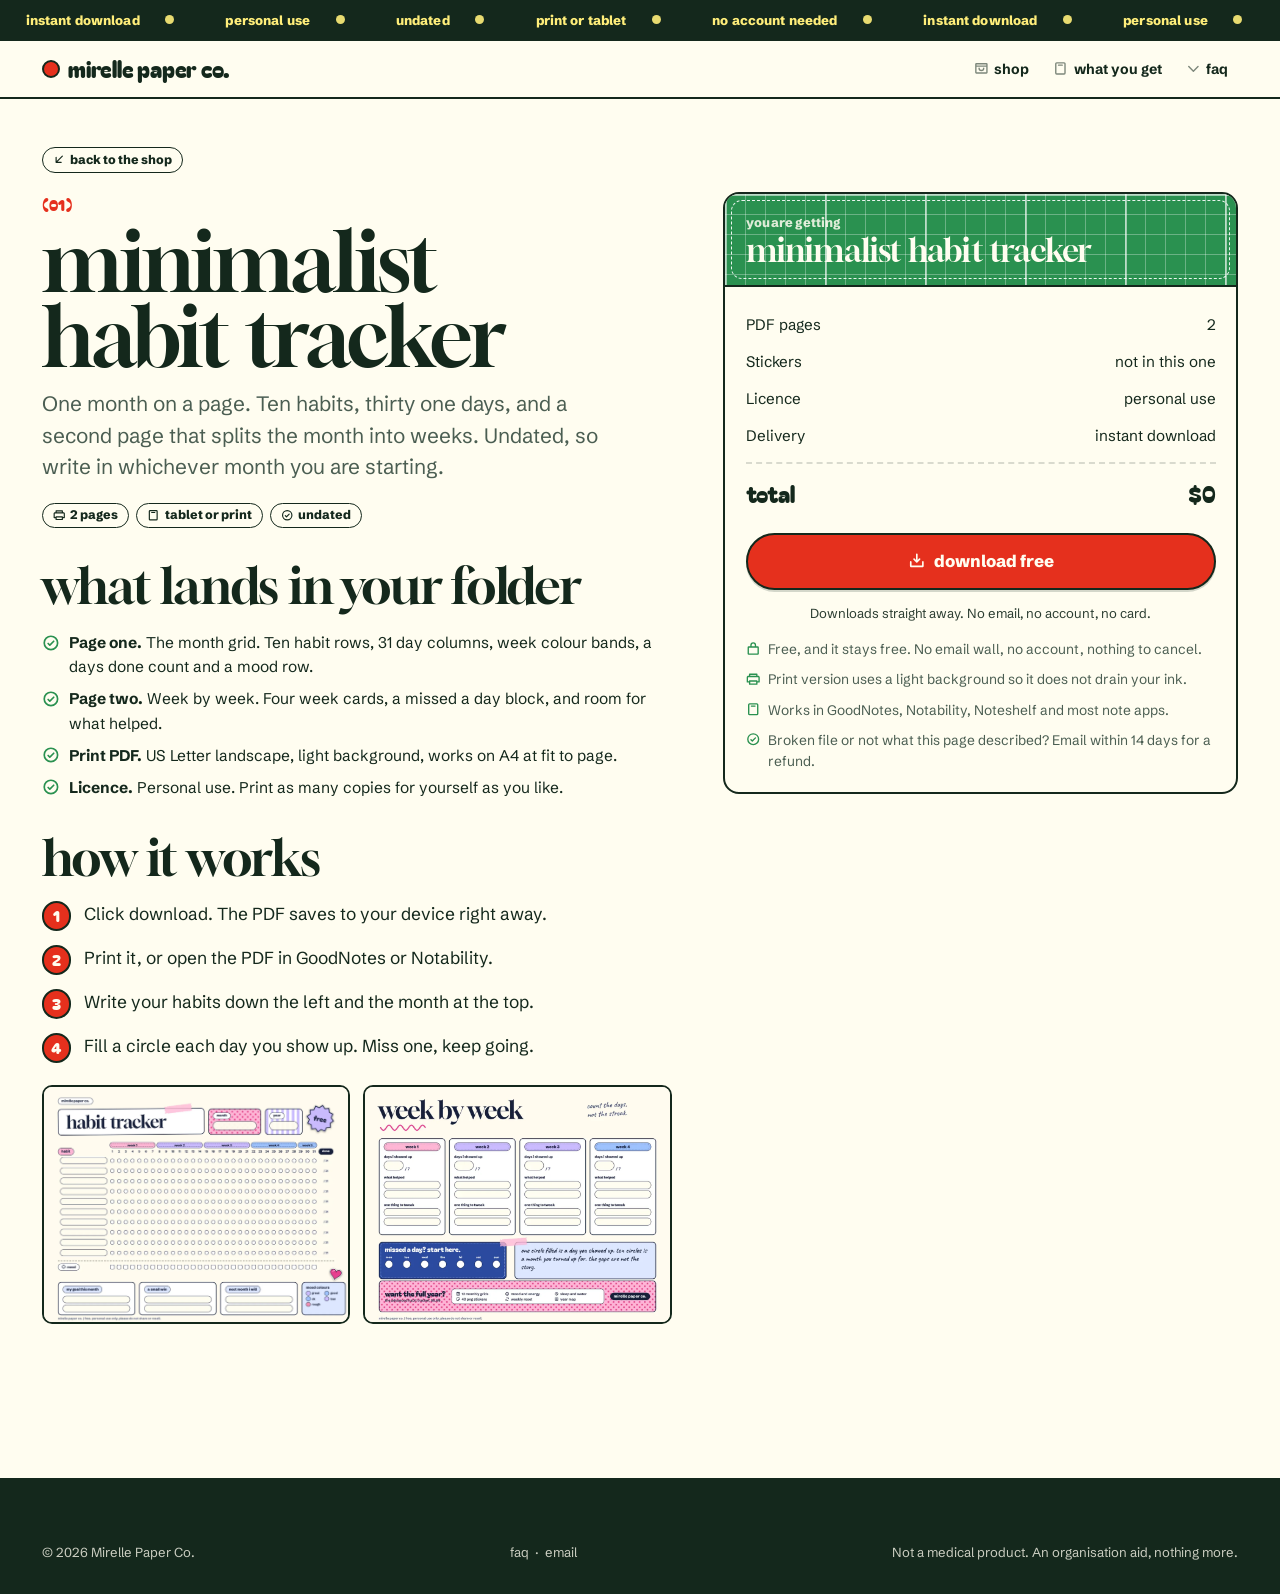
==== commit 6070505c: "Serve the two free planners straight from the site Both free PDFs now download from the site itself," ====
--- a/checkout.html
+++ b/checkout.html
@@ -83,7 +83,7 @@
           <p class="fine" id="rail-note" style="text-align:center"></p>
 
           <div class="trust">
-            <div><svg><use href="#i-lock"/></svg><span>Payment is handled by Gumroad. Your card details never touch this site.</span></div>
+            <div id="trust-pay"><svg><use href="#i-lock"/></svg><span>Payment is handled by Gumroad. Your card details never touch this site.</span></div>
             <div><svg><use href="#i-print"/></svg><span>Print version uses a light background so it does not drain your ink.</span></div>
             <div><svg><use href="#i-tab"/></svg><span>Works in GoodNotes, Notability, Noteshelf and most note apps.</span></div>
             <div><svg><use href="#i-check"/></svg><span>Broken file or not what this page described? Email within 14 days for a refund.</span></div>
@@ -113,8 +113,8 @@
   'free-habit': {
     num: '(01)', title: 'minimalist habit tracker', price: '$0', priceLabel: 'free download',
     cta: 'download free', ctaIcon: 'i-dl',
-    url: 'https://gumroad.com/l/REPLACE-FREE-HABIT',
-    note: 'Gumroad will ask for an email so it can send the file. No card.',
+    url: 'files/Mirelle-Minimalist-Habit-Tracker.pdf', download: true,
+    note: 'Downloads straight away. No email, no account, no card.',
     sub: 'One month on a page. Ten habits, thirty one days, and a second page that splits the month into weeks. Undated, so write in whichever month you are starting.',
     chips: [['i-print','2 pages'],['i-tab','tablet or print'],['i-check','undated']],
     rail: [['PDF pages','2'],['Stickers','not in this one']],
@@ -125,7 +125,7 @@
       ['Licence','Personal use. Print as many copies for yourself as you like.']
     ],
     steps: [
-      'Click download. Gumroad asks for your email and sends the file.',
+      'Click download. The PDF saves to your device right away.',
       'Print it, or open the PDF in GoodNotes or Notability.',
       'Write your habits down the left and the month at the top.',
       'Fill a circle each day you show up. Miss one, keep going.'
@@ -135,8 +135,8 @@
   'bad-day': {
     num: '(02)', title: 'the bad day page', price: '$0', priceLabel: 'free download',
     cta: 'download free', ctaIcon: 'i-dl',
-    url: 'https://gumroad.com/l/REPLACE-BAD-DAY',
-    note: 'Gumroad will ask for an email so it can send the file. No card.',
+    url: 'files/Mirelle-Bad-Day-Page.pdf', download: true,
+    note: 'Downloads straight away. No email, no account, no card.',
     sub: 'For the day the whole system feels like too much. Three things, the two minute version of each habit, one thing to let go of, and a row that says start again here. Page two is the week that follows.',
     chips: [['i-print','2 pages'],['i-tab','tablet or print'],['i-check','undated']],
     rail: [['PDF pages','2'],['Stickers','not in this one']],
@@ -147,7 +147,7 @@
       ['Licence','Personal use. Print it as often as you need to.']
     ],
     steps: [
-      'Click download. Gumroad asks for your email and sends the file.',
+      'Click download. The PDF saves to your device right away.',
       'Print it, or open the PDF in GoodNotes or Notability.',
       'Fill in three things. If three is too many, do the first one and stop.',
       'When you are ready, page two gives the week a plan.'
@@ -156,9 +156,9 @@
   },
   'weekly': {
     num: '(04)', title: 'pastel weekly planner', price: '$9.99', priceLabel: 'when it lands',
-    cta: 'not out yet', ctaIcon: 'i-arrow',
-    url: '#',
-    note: 'Still being drawn. Seven of the thirty two pages are done and shown here.',
+    cta: 'buy on gumroad', ctaIcon: 'i-bag',
+    url: 'https://gumroad.com/l/REPLACE-WEEKLY',
+    note: 'You leave for Gumroad to pay, then the files are yours straight away.',
     sub: 'Three ways to plan a week, because a steady week, a packed week and a week you have nothing left for should not share a page. Undated, with eight tappable sections down the left edge of every page.',
     chips: [['i-print','32 pages'],['i-tab','8 tappable sections'],['i-check','undated']],
     rail: [['PDF pack','3 versions'],['Sticker pngs','40 files']],
@@ -169,13 +169,13 @@
       ['Month spread','A write-in month name, a seven by five grid, and panels for what you want, your bills and the one big thing.'],
       ['Life pages','One big day, brain dump, meals and grocery, spending and bills, cleaning reset and self care.'],
       ['Notes','Dot grid, lined, grid, cornell and blank.'],
-      ['Tappable index','Twelve fabric tiles that jump straight to the page you want.']
-    ],
-    steps: [
-      'Not on sale yet. This page is here so you can see what is coming.',
-      'Leave your email on the home page and I will tell you the day it lands.',
-      'It will arrive as a zip with print, tablet and link free versions.',
-      'Undated, so whenever you start is the right time.'
+      ['Tappable index','Every one of the 32 pages is one tap from the index, and eight section tabs sit on the left edge of every page.']
+    ],
+    steps: [
+      'Buy on Gumroad. Card or PayPal, no account needed.',
+      'Download the zip the moment you pay.',
+      'Open the tablet PDF in your note app, or print the pages you want.',
+      'Tap a tab on the left edge of any page to jump between sections.'
     ],
     gallery: [['img/paid-weekly-cover.webp','The cover'],['img/paid-weekly-index.webp','The tappable index'],['img/paid-weekly-week.webp','The classic week'],['img/paid-weekly-quiet.webp','The quiet week']]
   },
@@ -219,6 +219,7 @@
   $('rail-price').textContent = p.price;
   $('rail-cta').href = p.url;
   $('rail-cta').rel = 'noopener';
+  if (p.download) $('rail-cta').setAttribute('download', '');
   $('rail-cta-text').textContent = p.cta;
   $('rail-cta').querySelector('use').setAttribute('href', '#' + p.ctaIcon);
   $('rail-note').textContent = p.note;
@@ -235,19 +236,19 @@
 
   $('co-steps').innerHTML = p.steps.map(function (s) { return '<li><span>' + s + '</span></li>'; }).join('');
 
+  if (p.price === '$0') {
+    var tp = $('trust-pay');
+    if (tp) tp.innerHTML = '<svg><use href="#i-lock"/></svg><span>Free, and it stays free. No email wall, no account, nothing to cancel.</span>';
+  }
+
   $('co-gallery').innerHTML = p.gallery.map(function (g) {
     return '<img src="' + g[0] + '" alt="' + g[1] + '" loading="lazy">';
   }).join('');
 
-  if (p.url === '#') {
-    $('rail-cta').classList.remove('pri');
-    $('rail-cta').classList.add('gh');
-    $('rail-cta').setAttribute('aria-disabled', 'true');
-  }
   if (p.url === '#' || p.url.indexOf('REPLACE') > -1) {
     $('rail-cta').addEventListener('click', function (e) {
       e.preventDefault();
-      $('rail-note').textContent = p.url === '#' ? 'Not on sale yet. Leave your email on the home page and I will tell you when it lands.' : 'This button is not wired up yet. Put your Gumroad link in checkout.html and it will work.';
+      $('rail-note').textContent = 'The payment link is not connected yet. Put your Gumroad link in checkout.html and this button will work.';
     });
   }
 })();
--- a/css/style.css
+++ b/css/style.css
@@ -44,7 +44,7 @@
 
 /* ---------- type ---------- */
 .disp{font-family:Gloock,Georgia,serif;font-weight:400;text-transform:lowercase;letter-spacing:-.025em;line-height:.92;text-wrap:balance}
-.h-xl{font-size:clamp(2.85rem,10.2vw,7.4rem)}
+.h-xl{font-size:clamp(2.75rem,8.4vw,7.4rem)}
 .h-lg{font-size:clamp(2.4rem,7vw,5.1rem)}
 .h-md{font-size:clamp(1.9rem,4.2vw,3.1rem)}
 .hand{font-family:Caveat,cursive;font-weight:600;line-height:1.15}
@@ -217,7 +217,7 @@
 .faq{max-width:50rem}
 .faq-wrap{display:grid;grid-template-columns:minmax(0,50rem) 1fr;gap:2rem;align-items:start}
 .faq-aside{position:relative;padding-top:1.5rem;display:grid;justify-items:center;gap:1rem;text-align:center}
-@media (max-width:1000px){.faq-wrap{grid-template-columns:1fr}.faq-aside{display:none}}
+@media (max-width:1150px){.faq-wrap{grid-template-columns:1fr}.faq-aside{display:none}}
 .faq details{border-top:2px solid var(--line);padding:.2rem 0}
 .faq details:last-of-type{border-bottom:2px solid var(--line)}
 .faq summary{display:flex;align-items:center;justify-content:space-between;gap:1rem;cursor:pointer;list-style:none;
@@ -282,7 +282,7 @@
 .float:nth-of-type(4){animation-duration:6.1s;animation-delay:-3.4s}
 
 /* ---------- responsive ---------- */
-@media (max-width:1000px){
+@media (max-width:1150px){
   .hero-grid{grid-template-columns:1fr;gap:2.2rem}
   .hero-art{max-width:30rem;width:100%;margin-inline:auto;aspect-ratio:1/.9}
   .feat{grid-template-columns:1fr;gap:2.4rem}
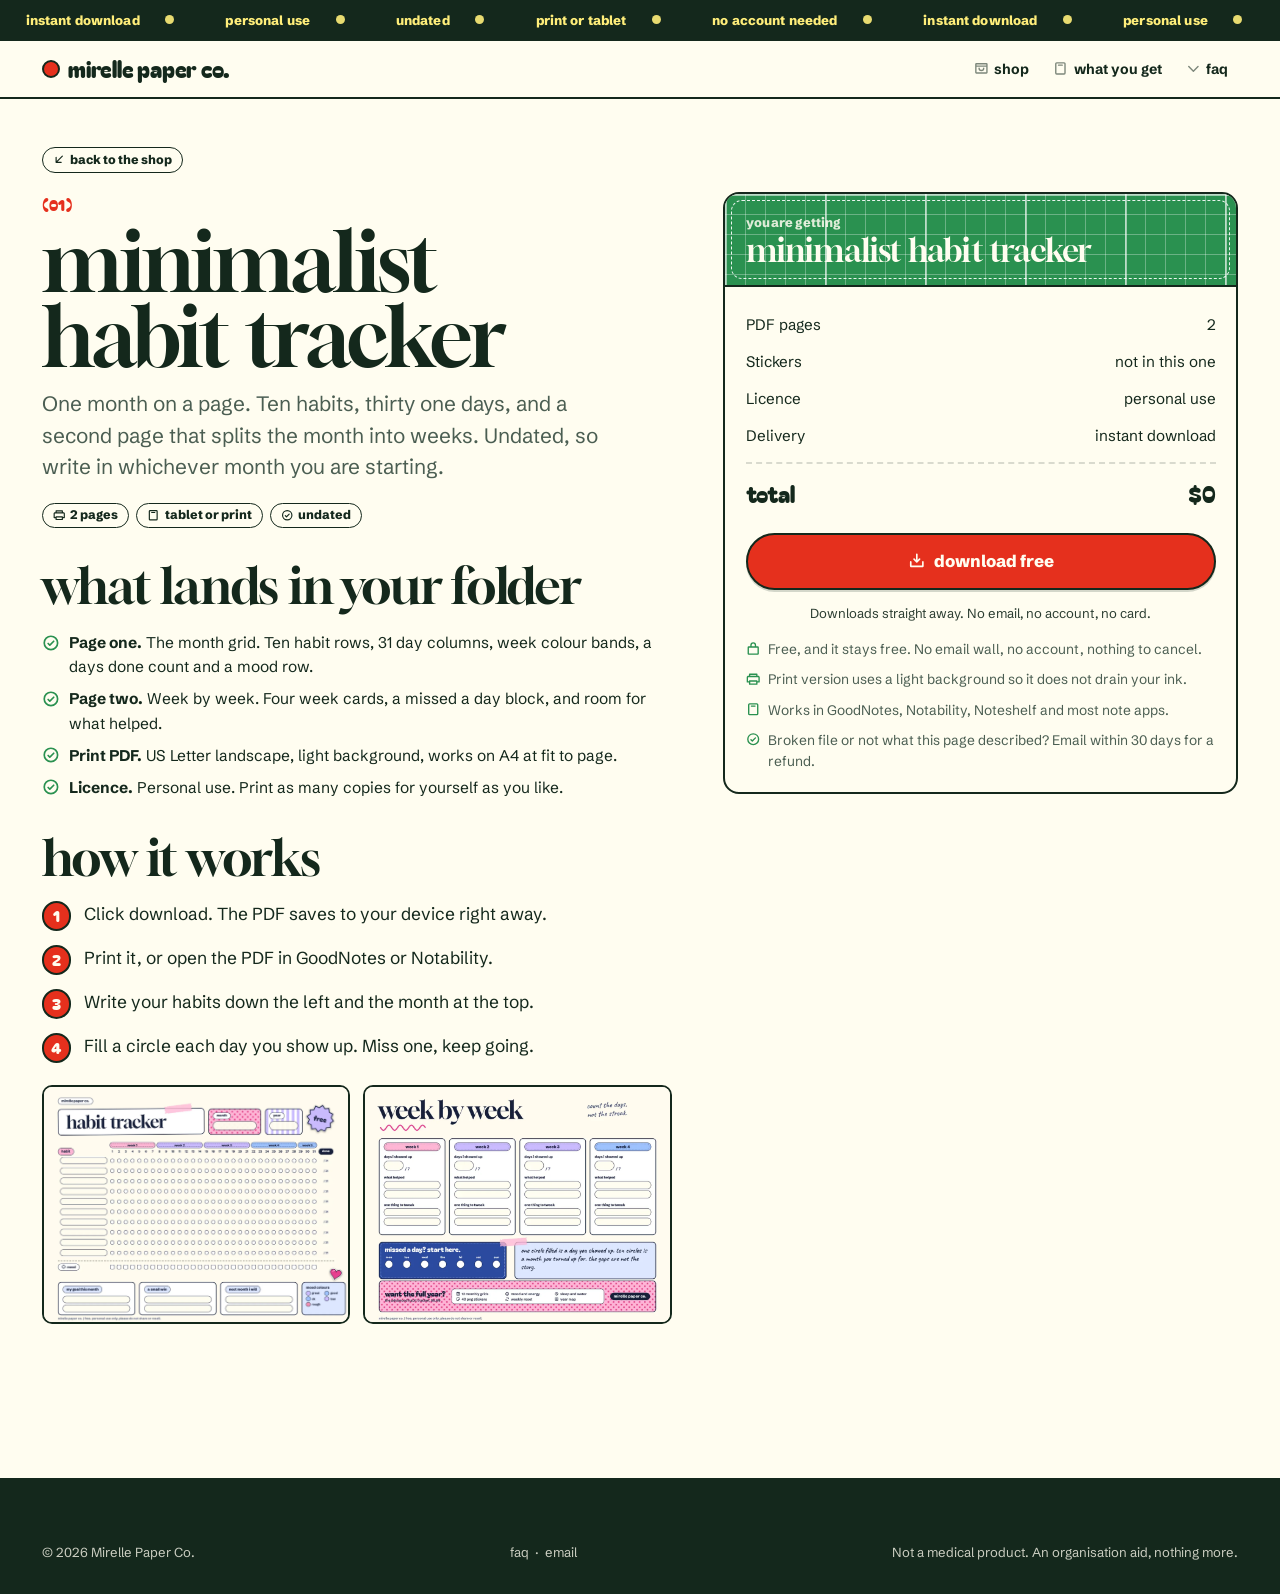
==== commit d45ac23a: "Match the refund window to Gumroad's thirty days Gumroad's listings carry a 30 day money back guaran" ====
--- a/checkout.html
+++ b/checkout.html
@@ -86,7 +86,7 @@
             <div id="trust-pay"><svg><use href="#i-lock"/></svg><span>Payment is handled by Gumroad. Your card details never touch this site.</span></div>
             <div><svg><use href="#i-print"/></svg><span>Print version uses a light background so it does not drain your ink.</span></div>
             <div><svg><use href="#i-tab"/></svg><span>Works in GoodNotes, Notability, Noteshelf and most note apps.</span></div>
-            <div><svg><use href="#i-check"/></svg><span>Broken file or not what this page described? Email within 14 days for a refund.</span></div>
+            <div><svg><use href="#i-check"/></svg><span>Broken file or not what this page described? Email within 30 days for a refund.</span></div>
           </div>
         </div>
       </aside>
@@ -157,7 +157,7 @@
   'weekly': {
     num: '(04)', title: 'pastel weekly planner', price: '$9.99', priceLabel: 'when it lands',
     cta: 'buy on gumroad', ctaIcon: 'i-bag',
-    url: 'https://gumroad.com/l/REPLACE-WEEKLY',
+    url: 'https://varesh86.gumroad.com/l/pastel-weekly-planner',
     note: 'You leave for Gumroad to pay, then the files are yours straight away.',
     sub: 'Three ways to plan a week, because a steady week, a packed week and a week you have nothing left for should not share a page. Undated, with eight tappable sections down the left edge of every page.',
     chips: [['i-print','32 pages'],['i-tab','8 tappable sections'],['i-check','undated']],
@@ -182,7 +182,7 @@
   'adv-habit': {
     num: '(03)', title: 'advanced habit tracker', price: '$5.99', priceLabel: 'one payment',
     cta: 'buy on gumroad', ctaIcon: 'i-bag',
-    url: 'https://gumroad.com/l/REPLACE-ADV-HABIT',
+    url: 'https://varesh86.gumroad.com/l/advanced-habit-tracker',
     note: 'You leave for Gumroad to pay, then the files are yours straight away.',
     sub: 'A whole year of habits in one file. Twelve monthly grids, each on its own fabric, plus mood, energy, sleep and water, a weekly reset, a year map and a sticker book.',
     chips: [['i-print','about 25 pages'],['i-tab','tappable tabs'],['i-check','undated']],
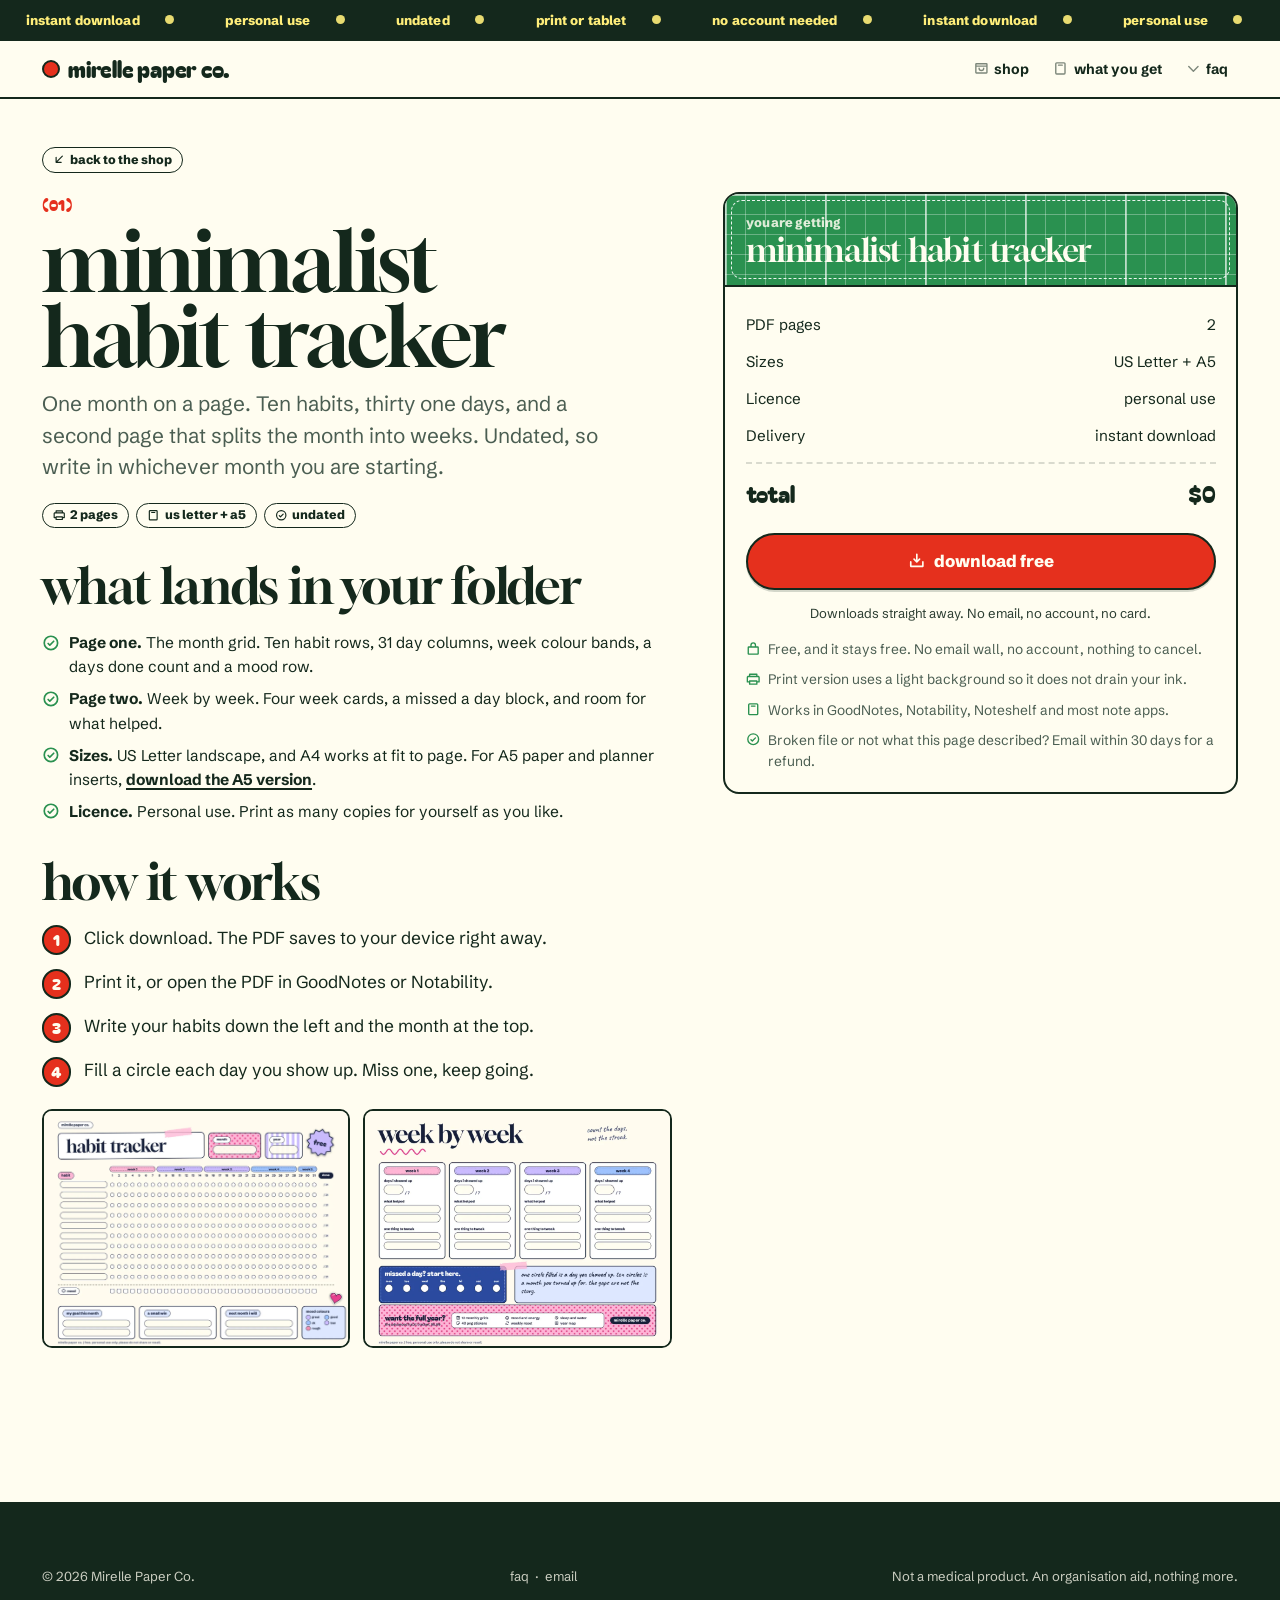
==== commit 158b98e4: "Add A5 landscape versions of every product A5 is a top-five Pinterest completion for printable plann" ====
--- a/checkout.html
+++ b/checkout.html
@@ -5,6 +5,7 @@
 <meta name="viewport" content="width=device-width,initial-scale=1,viewport-fit=cover">
 <title>Checkout | Mirelle Paper Co.</title>
 <meta name="description" content="Download page for Mirelle Paper Co. planners. Instant download, personal use.">
+<meta name="p:domain_verify" content="6b9448b87fae1b2178340564a3908f8f"/>
 <meta name="theme-color" content="#FFFDF0">
 <meta name="robots" content="noindex">
 <link rel="preload" href="fonts/gloock-400.woff2" as="font" type="font/woff2" crossorigin>
@@ -116,12 +117,12 @@
     url: 'files/Mirelle-Minimalist-Habit-Tracker.pdf', download: true,
     note: 'Downloads straight away. No email, no account, no card.',
     sub: 'One month on a page. Ten habits, thirty one days, and a second page that splits the month into weeks. Undated, so write in whichever month you are starting.',
-    chips: [['i-print','2 pages'],['i-tab','tablet or print'],['i-check','undated']],
-    rail: [['PDF pages','2'],['Stickers','not in this one']],
+    chips: [['i-print','2 pages'],['i-tab','us letter + a5'],['i-check','undated']],
+    rail: [['PDF pages','2'],['Sizes','US Letter + A5']],
     spec: [
       ['Page one','The month grid. Ten habit rows, 31 day columns, week colour bands, a days done count and a mood row.'],
       ['Page two','Week by week. Four week cards, a missed a day block, and room for what helped.'],
-      ['Print PDF','US Letter landscape, light background, works on A4 at fit to page.'],
+      ['Sizes','US Letter landscape, and A4 works at fit to page. For A5 paper and planner inserts, <a class="ulink" href="files/Mirelle-Minimalist-Habit-Tracker-A5.pdf" download>download the A5 version</a>.'],
       ['Licence','Personal use. Print as many copies for yourself as you like.']
     ],
     steps: [
@@ -138,12 +139,12 @@
     url: 'files/Mirelle-Bad-Day-Page.pdf', download: true,
     note: 'Downloads straight away. No email, no account, no card.',
     sub: 'For the day the whole system feels like too much. Three things, the two minute version of each habit, one thing to let go of, and a row that says start again here. Page two is the week that follows.',
-    chips: [['i-print','2 pages'],['i-tab','tablet or print'],['i-check','undated']],
-    rail: [['PDF pages','2'],['Stickers','not in this one']],
+    chips: [['i-print','2 pages'],['i-tab','us letter + a5'],['i-check','undated']],
+    rail: [['PDF pages','2'],['Sizes','US Letter + A5']],
     spec: [
       ['Page one','Top three only, the two minute version of each habit, one thing to let go of, and a seven day start again row.'],
       ['Page two','The restart week. Seven day cards with one tiny thing each, plus what helped and what you are keeping.'],
-      ['Print PDF','US Letter landscape on a light cream background, so it does not drain your ink.'],
+      ['Sizes','US Letter landscape on a light cream background, so it does not drain your ink. For A5 paper and planner inserts, <a class="ulink" href="files/Mirelle-Bad-Day-Page-A5.pdf" download>download the A5 version</a>.'],
       ['Licence','Personal use. Print it as often as you need to.']
     ],
     steps: [
--- a/css/style.css
+++ b/css/style.css
@@ -316,3 +316,8 @@
   *,*::before,*::after{animation-duration:.001ms!important;animation-iteration-count:1!important;transition-duration:.001ms!important}
   .rv{opacity:1;transform:none}
 }
+
+/* inline link inside a spec row */
+.spec .ulink{color:var(--ink,#14281C);text-decoration:underline;
+ text-decoration-thickness:2px;text-underline-offset:3px;font-weight:700}
+.spec .ulink:hover{text-decoration-color:var(--tomato,#E5301D)}
